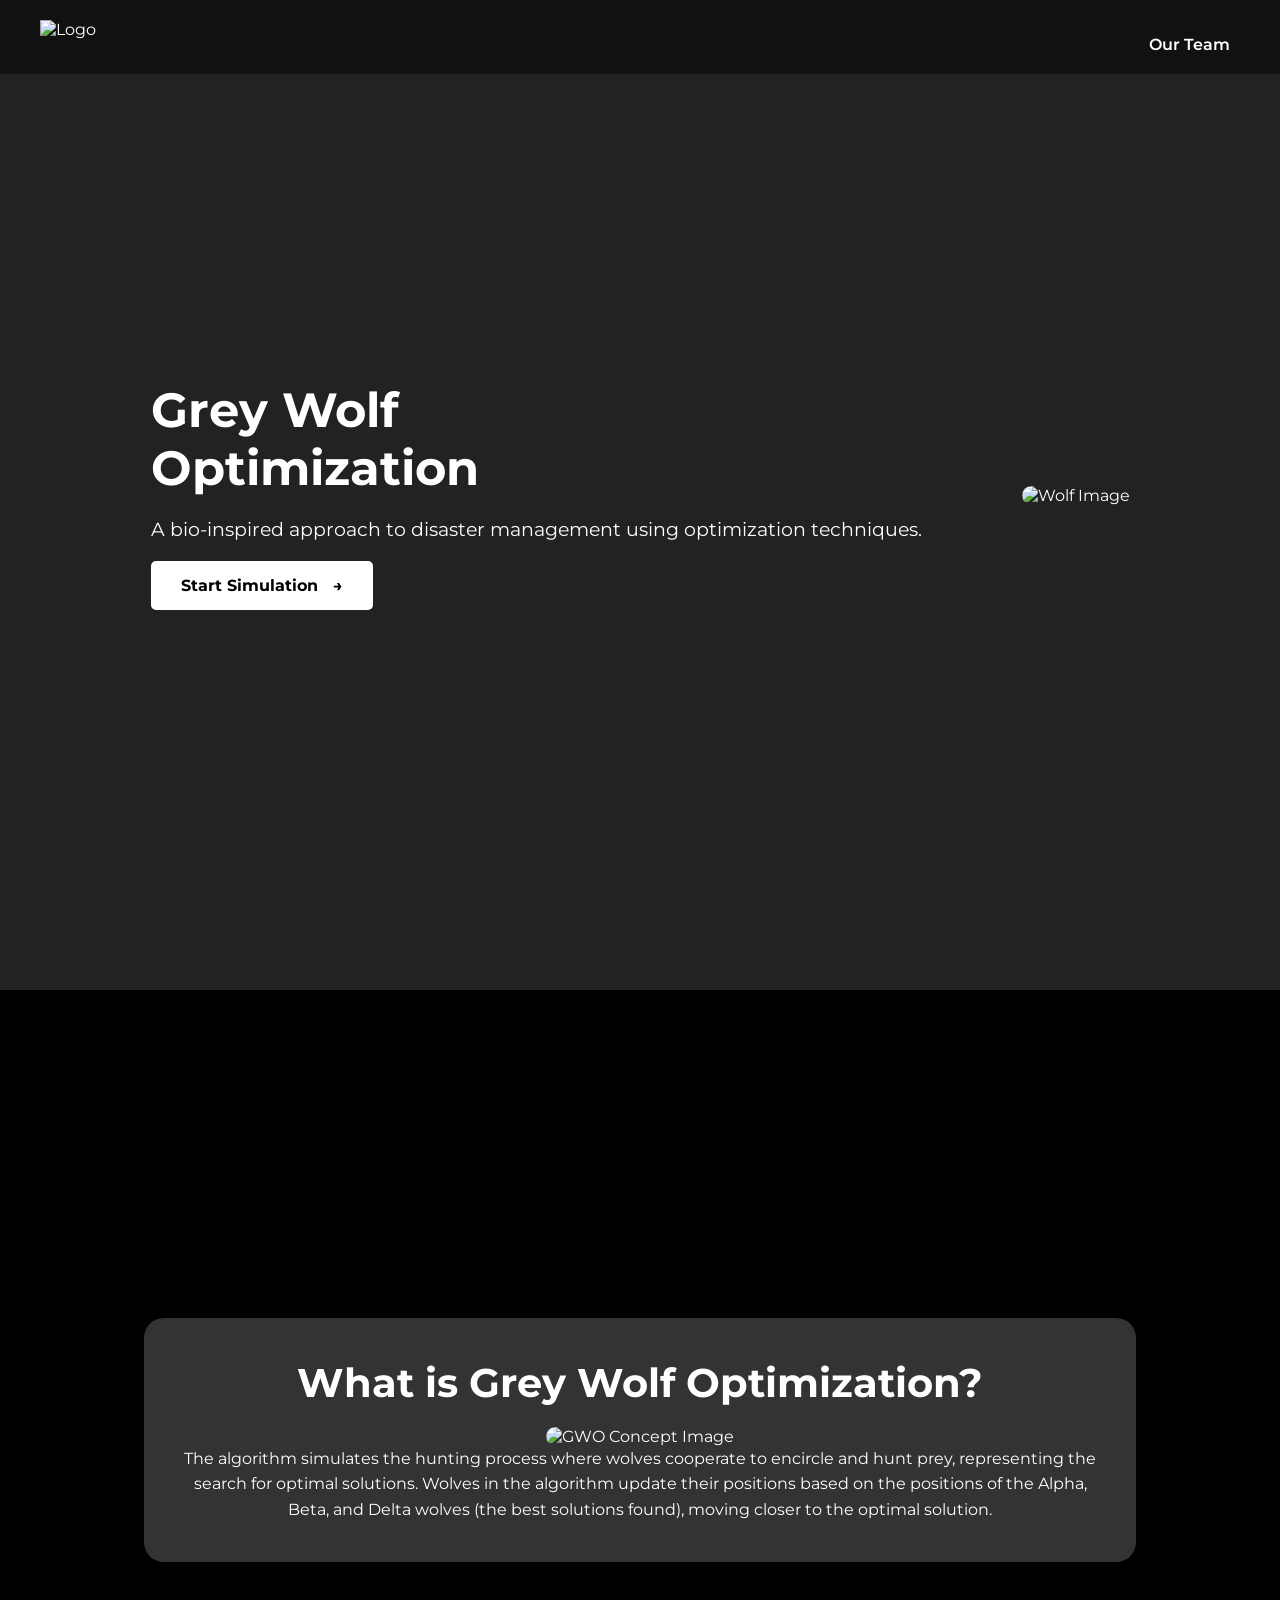
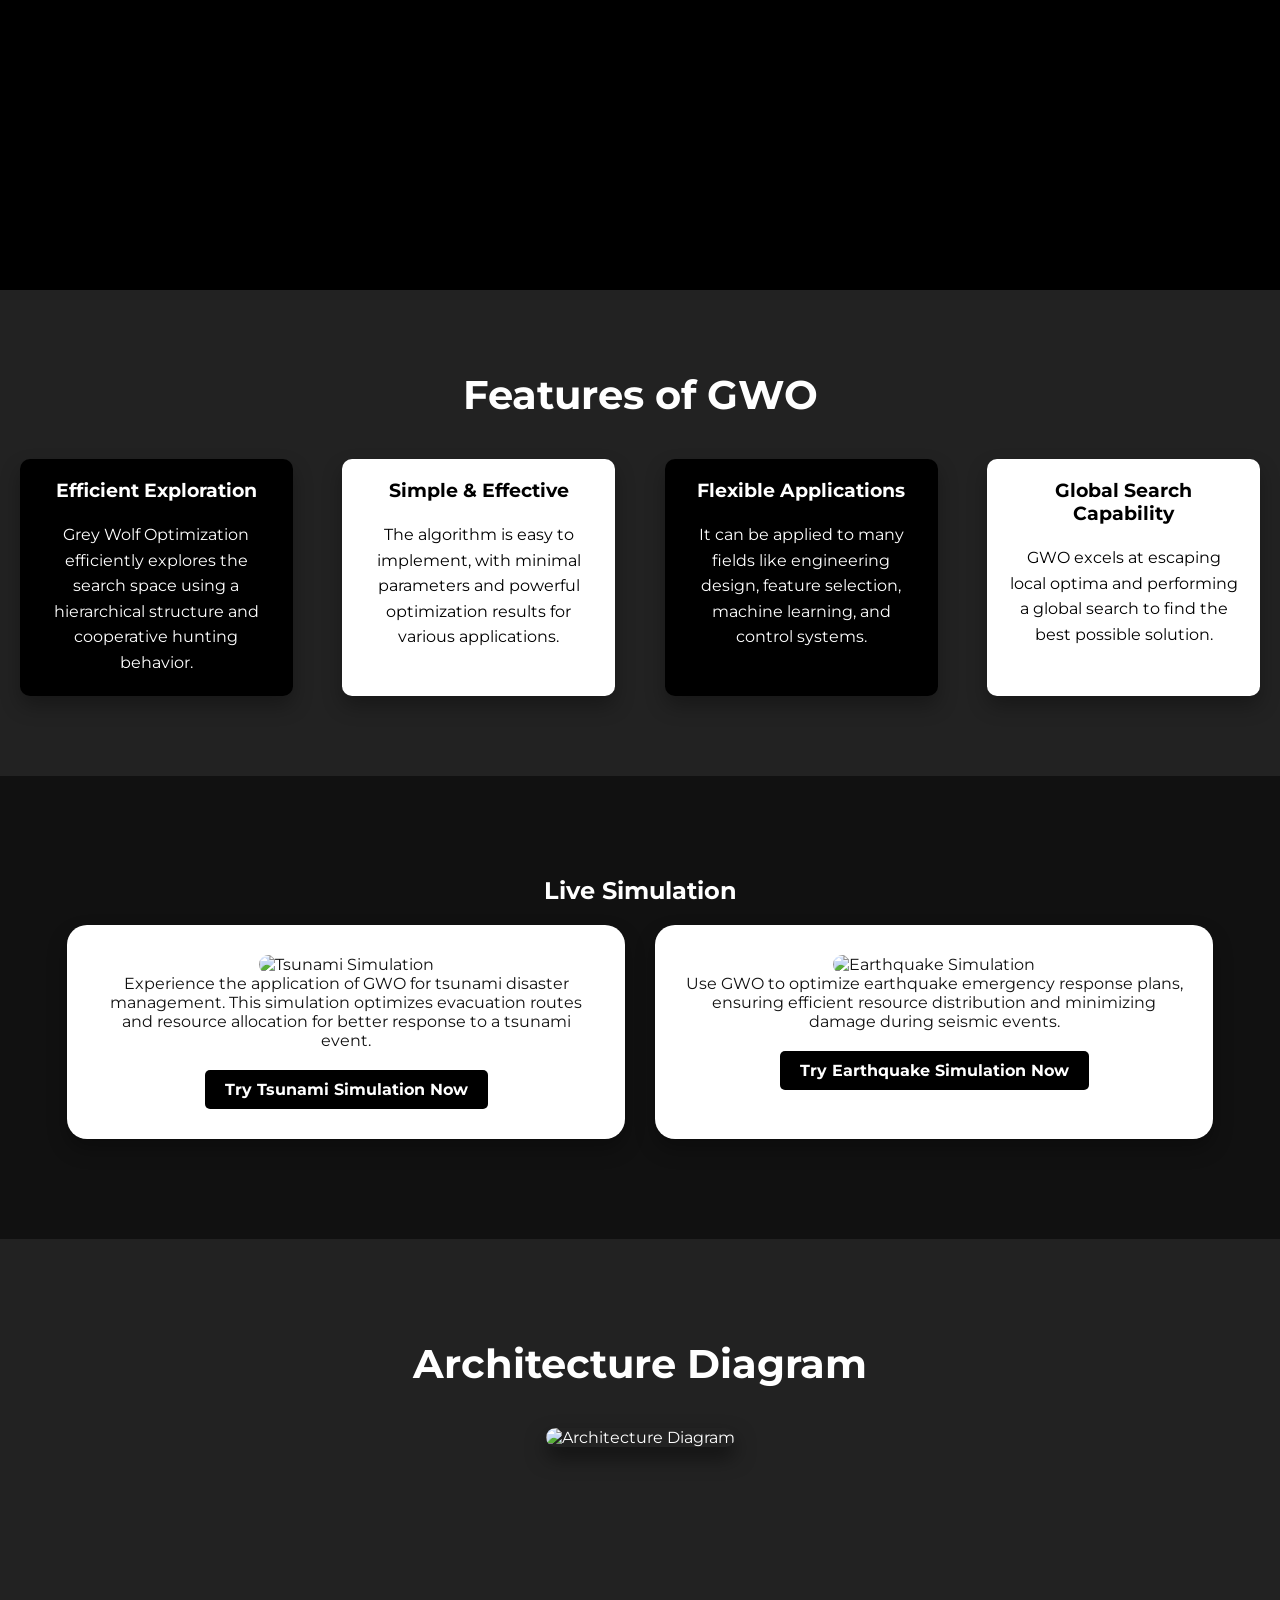
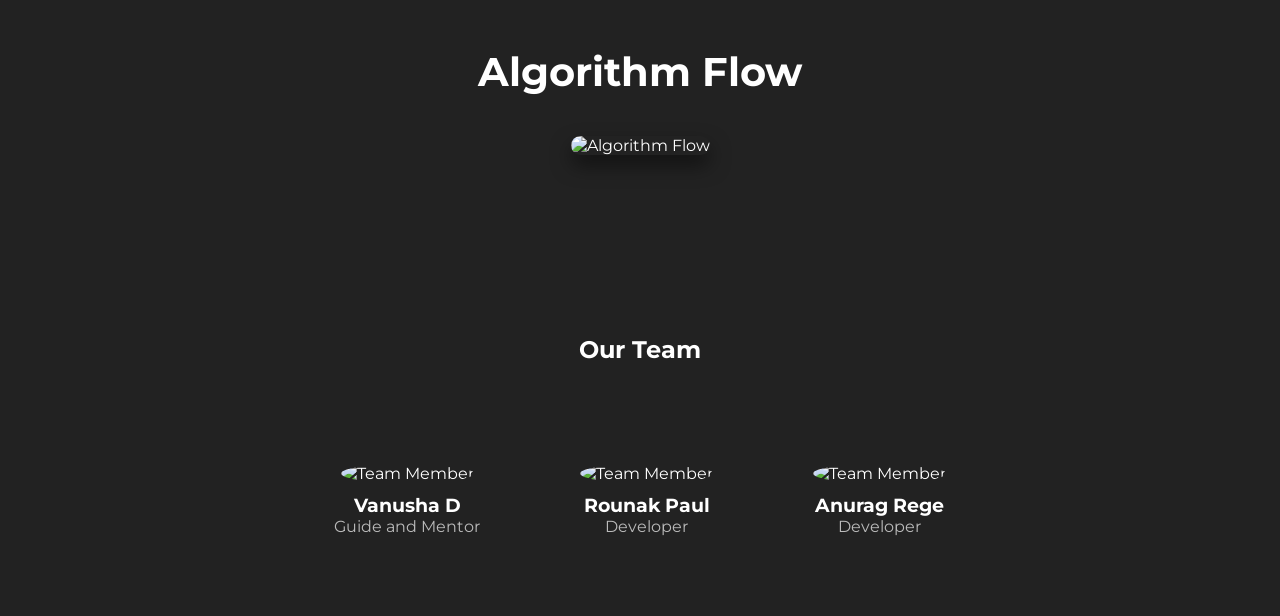
==== index.html @ fc012d9e "add main site files" ====
<!DOCTYPE html>
<html lang="en">

<head>
  <meta charset="UTF-8">
  <meta name="viewport" content="width=device-width, initial-scale=1.0">
  <title>Grey Wolf Optimization Algorithm</title>
  <link href="https://fonts.googleapis.com/css2?family=Montserrat:wght@400;600&display=swap" rel="stylesheet">
  <link rel="stylesheet" href="styles.css">
  <style>
    html {
      scroll-behavior: smooth;
    }
  </style>
</head>

<body>
  <!-- Navbar -->
  <nav>
    <div class="logo">
      <img src="logo.png" alt="Logo">
    </div>
    <div style="margin-top: 15px;" class="navbar-links">
      <a href="#team">Our Team</a>
    </div>
  </nav>

  <!-- Hero Section -->
  <section class="hero">
    <div class="hero-text">
      <h1>Grey Wolf<br> Optimization</h1>
      <p>A bio-inspired approach to disaster management using optimization techniques.</p>
      <a href="#simulation" class="cta-button">Start Simulation <span>&#8594;</span></a>
    </div>
    <div class="hero-image">
      <img src="wolfpack.png" alt="Wolf Image">
    </div>
  </section>

  <!-- GWO Info Section -->
  <section class="info" id="about-us">
    <div class="info-box">
      <h2>What is Grey Wolf Optimization?</h2>
      <div class="info-image">
        <img src="hierarchy.png" alt="GWO Concept Image">
      </div>
      <p>The algorithm
        simulates the hunting process where wolves cooperate to encircle and hunt prey, representing the search for
        optimal solutions. Wolves in the algorithm update their positions based on the positions of the Alpha, Beta, and
        Delta wolves (the best solutions found), moving closer to the optimal solution.</p>
    </div>
  </section>

  <!-- Features Section -->
  <section class="features">
    <h2>Features of GWO</h2>
    <div class="features-container">
      <div class="feature-card black">
        <h3>Efficient Exploration</h3>
        <p>Grey Wolf Optimization efficiently explores the search space using a hierarchical structure and cooperative
          hunting behavior.</p>
      </div>
      <div class="feature-card white">
        <h3>Simple & Effective</h3>
        <p>The algorithm is easy to implement, with minimal parameters and powerful optimization results for various
          applications.</p>
      </div>
      <div class="feature-card black">
        <h3>Flexible Applications</h3>
        <p>It can be applied to many fields like engineering design, feature selection, machine learning, and control
          systems.</p>
      </div>
      <div class="feature-card white">
        <h3>Global Search Capability</h3>
        <p>GWO excels at escaping local optima and performing a global search to find the best possible solution.</p>
      </div>
    </div>
  </section>

  <!-- Live Simulation Section -->
  <section class="simulation" id="simulation">
    <h2 style="padding-bottom: 20px;">Live Simulation</h2>
    <div class="simulation-cards">
      <div class="simulation-card">
        <img src="tsunami1.png" alt="Tsunami Simulation">
        <p>Experience the application of GWO for tsunami disaster management. This simulation optimizes evacuation
          routes and resource allocation for better response to a tsunami event.</p>
        <a href="tsunami.html" target="_blank" class="simulation-cta">Try Tsunami Simulation Now</a>
      </div>
      <div class="simulation-card">
        <img src="earthquake1.png" alt="Earthquake Simulation">
        <p>Use GWO to optimize earthquake emergency response plans, ensuring efficient resource distribution and
          minimizing damage during seismic events.</p>
        <a href="earthquake.html" target="_blank" class="simulation-cta">Try Earthquake Simulation Now</a>
      </div>
    </div>
  </section>

  <!-- Architecture Diagram Section -->
  <section class="diagram" id="architecture-diagram">
    <h2>Architecture Diagram</h2>
    <div class="image-container">
      <img src="arch.png" alt="Architecture Diagram">
    </div>
  </section>

  <!-- Algorithm Flow Section -->
  <section class="algorithm-flow" id="algorithm-flow">
    <h2>Algorithm Flow</h2>
    <div class="image-container">
      <img src="tech.png" alt="Algorithm Flow">
    </div>
  </section>

  <!-- Our Team Section -->
  <section class="team" id="team">
    <h2 style="padding-bottom:100px;">Our Team</h2>
    <div class="team-members">
      <div class="team-member">
        <img src="vanusha.jpeg" alt="Team Member">
        <h3>Vanusha D</h3>
        <p>Guide and Mentor</p>
      </div>
      <div class="team-member">
        <img src="rounak.jpeg" alt="Team Member">
        <h3>Rounak Paul</h3>
        <p>Developer</p>
      </div>
      <div class="team-member">
        <img src="anurag.jpeg" alt="Team Member">
        <h3>Anurag Rege</h3>
        <p>Developer</p>
      </div>
    </div>
  </section>

</body>

</html>
---- styles.css ----
* {
  margin: 0;
  padding: 0;
  box-sizing: border-box;
}

body {
  font-family: "Montserrat", sans-serif;
  background-color: black;
  color: white;
  overflow-x: hidden;
}

html {
  scroll-behavior: smooth;
}

nav {
  position: fixed;
  width: 100%;
  top: 0;
  left: 0;
  display: flex;
  justify-content: space-between;
  padding: 20px 40px;
  background-color: #111;
  z-index: 10;
}

nav .logo img {
  height: 50px;
}

.navbar-links a {
  color: white;
  text-decoration: none;
  padding: 10px;
  font-weight: 600;
}

.navbar-links a:hover {
  color: #ff9900;
}

/* Hero Section */
.hero {
  display: flex;
  justify-content: center;
  align-items: center;
  padding: 100px 20px;
  background-color: #222;
  gap: 100px;
  height: 110vh;
}

.hero-text h1 {
  font-size: 3rem;
  text-align: left;
}

.hero-text p {
  font-size: 1.2rem;
  margin: 20px 0;
  text-align: left;
}

.cta-button {
  display: inline-block;
  padding: 15px 30px;
  background-color: white;
  color: black;
  text-decoration: none;
  font-weight: bold;
  border-radius: 5px;
  transition: all 0.3s ease;
}

.cta-button span {
  margin-left: 10px;
}

.cta-button:hover {
  background-color: black;
  color: white;
  transform: translateX(10px);
}

.hero-image img {
  height: 350px;
  object-fit: cover;
  border-radius: 10px;
}

/* Info Section */
.info {
  display: flex;
  justify-content: center;
  align-items: center;
  padding: 80px 20px;
  height: 100vh;
}

.info-box {
  background-color: #333;
  padding: 40px;
  border-radius: 20px;
  width: 80%;
  text-align: center;
  box-shadow: 0 10px 20px rgba(0, 0, 0, 0.5);
}

.info-box h2 {
  font-size: 2.5rem;
}

.info-box p {
  font-size: 1rem;
  line-height: 1.6;
}

.info-image {
  margin-top: 20px;
  text-align: center;
}

.info-image img {
  max-width: 100%;
  height: auto;
  border-radius: 10px;
}

/* Features Section */
.features {
  background-color: #222;
  padding: 80px 20px;
  text-align: center;
}

.features h2 {
  font-size: 2.5rem;
  margin-bottom: 40px;
}

.features-container {
  display: flex;
  justify-content: space-between;
  gap: 30px;
  flex-wrap: wrap;
}

.feature-card {
  width: 22%;
  padding: 20px;
  border-radius: 10px;
  text-align: center;
  box-shadow: 0 10px 20px rgba(0, 0, 0, 0.3);
}

.feature-card h3 {
  margin-bottom: 20px;
}

.feature-card p {
  font-size: 1rem;
  line-height: 1.6;
}

.black {
  background-color: black;
  color: white;
}

.white {
  background-color: white;
  color: black;
}

/* Simulation Section */
.simulation {
  background-color: #111;
  padding: 100px 20px;
  text-align: center;
}

.simulation-cards {
  display: flex;
  justify-content: center;
  gap: 30px;
  flex-wrap: wrap;
}

.simulation-card {
  width: 45%;
  background-color: white;
  padding: 30px;
  border-radius: 20px;
  text-align: center;
  color: #111;
  box-shadow: 0 10px 20px rgba(0, 0, 0, 0.3);
}

.simulation-cta {
  display: inline-block;
  margin-top: 20px;
  padding: 10px 20px;
  background-color: black;
  color: white;
  text-decoration: none;
  font-weight: bold;
  border-radius: 5px;
  transition: all 0.3s ease;
}

.simulation-cta:hover {
  background-color: white;
  color: black;
}

.simulation-card img {
  width: 100%; /* Ensure image fills the card without overflowing */
  height: auto; /* Maintain aspect ratio */
  border-radius: 10px;
}

/* Architecture & Algorithm Flow */
.diagram,
.algorithm-flow {
  background-color: #222;
  padding: 100px 20px;
  text-align: center;
}

.diagram h2,
.algorithm-flow h2 {
  font-size: 2.5rem;
  margin-bottom: 40px;
  color: white;
}

.image-container {
  max-width: 80%;
  margin: 0 auto;
}

.image-container img {
  width: 100%;
  height: auto;
  border-radius: 10px;
  box-shadow: 0 10px 20px rgba(0, 0, 0, 0.5);
}

/* Team Section */
.team {
  background-color: #222;
  padding: 80px 20px;
  text-align: center;
}

.team-members {
  display: flex;
  justify-content: center;
  gap: 100px;
}

.team-member {
  text-align: center;
}

.team-member img {
  width: 200px;
  height: 200px;
  border-radius: 50%;
  object-fit: cover;
  margin-bottom: 10px;
}

.team-member h3 {
  font-size: 1.2rem;
}

.team-member p {
  font-size: 1rem;
  color: #bbb;
}
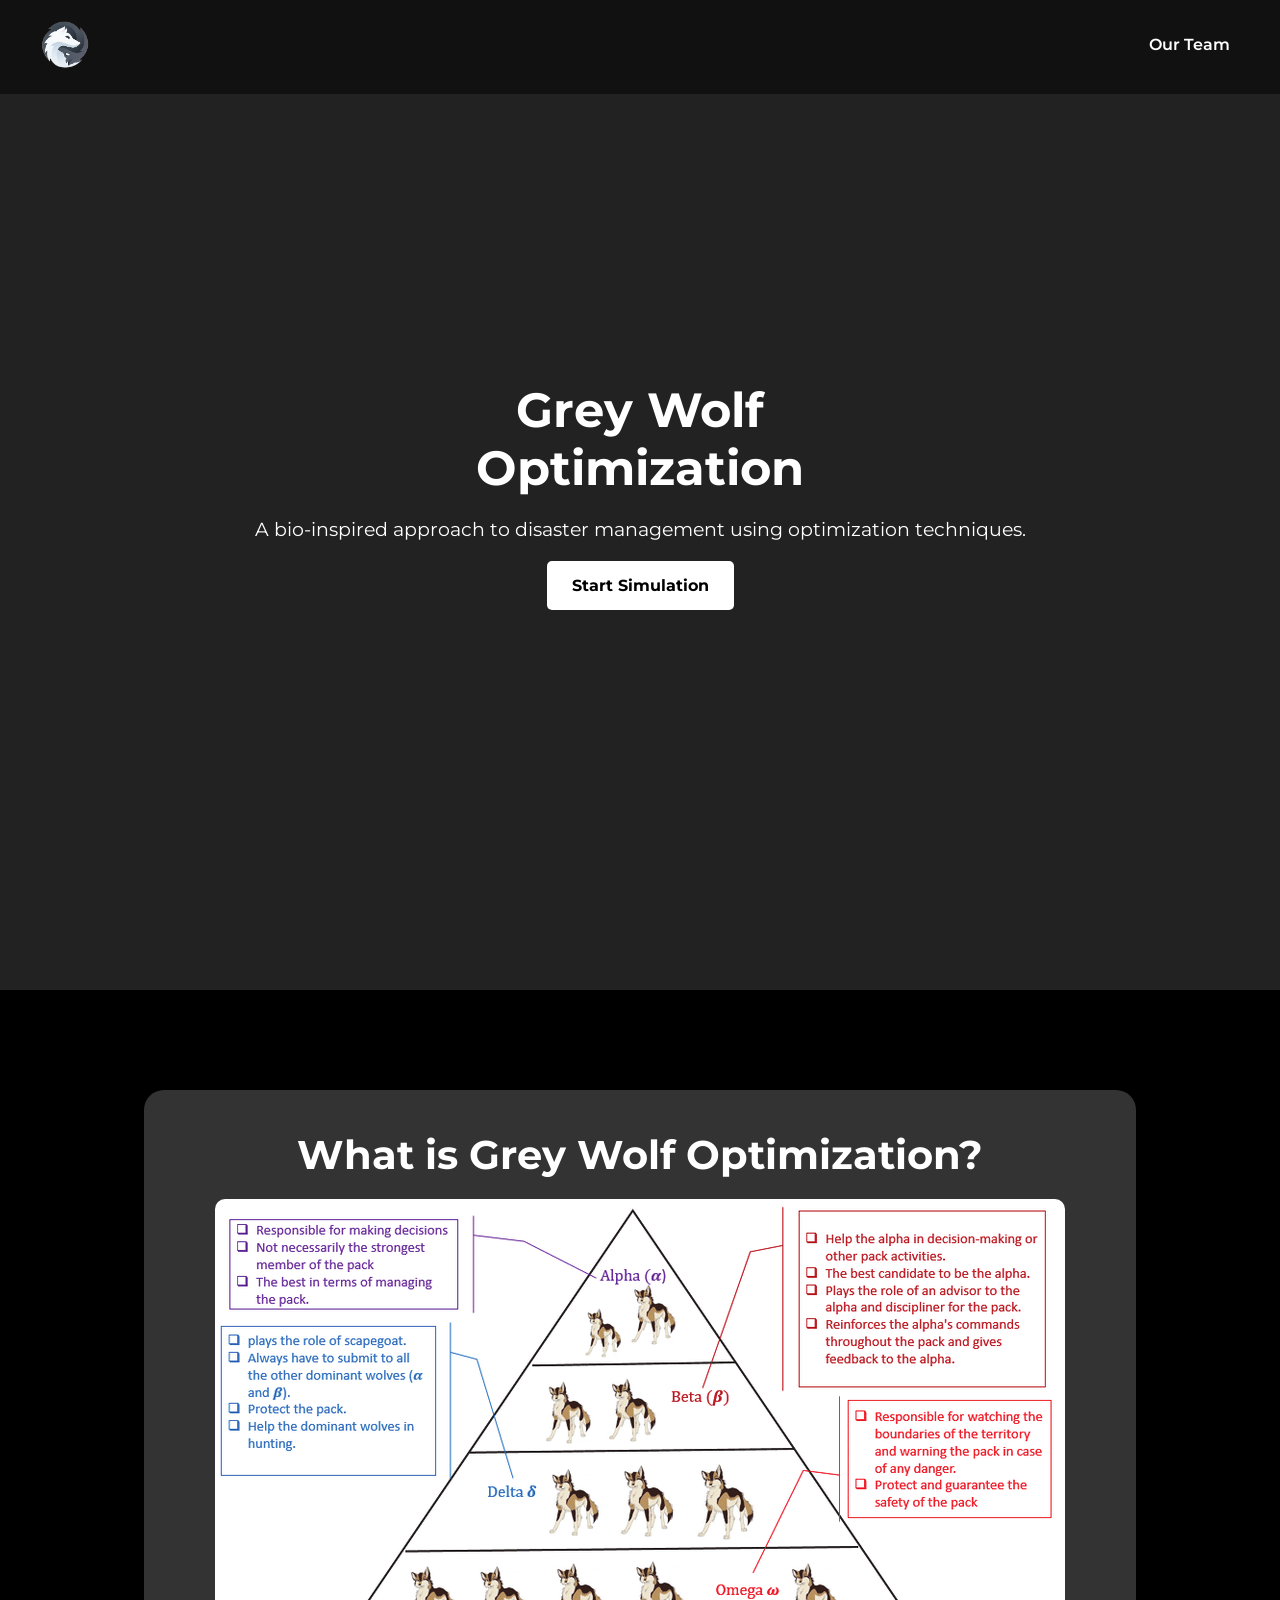
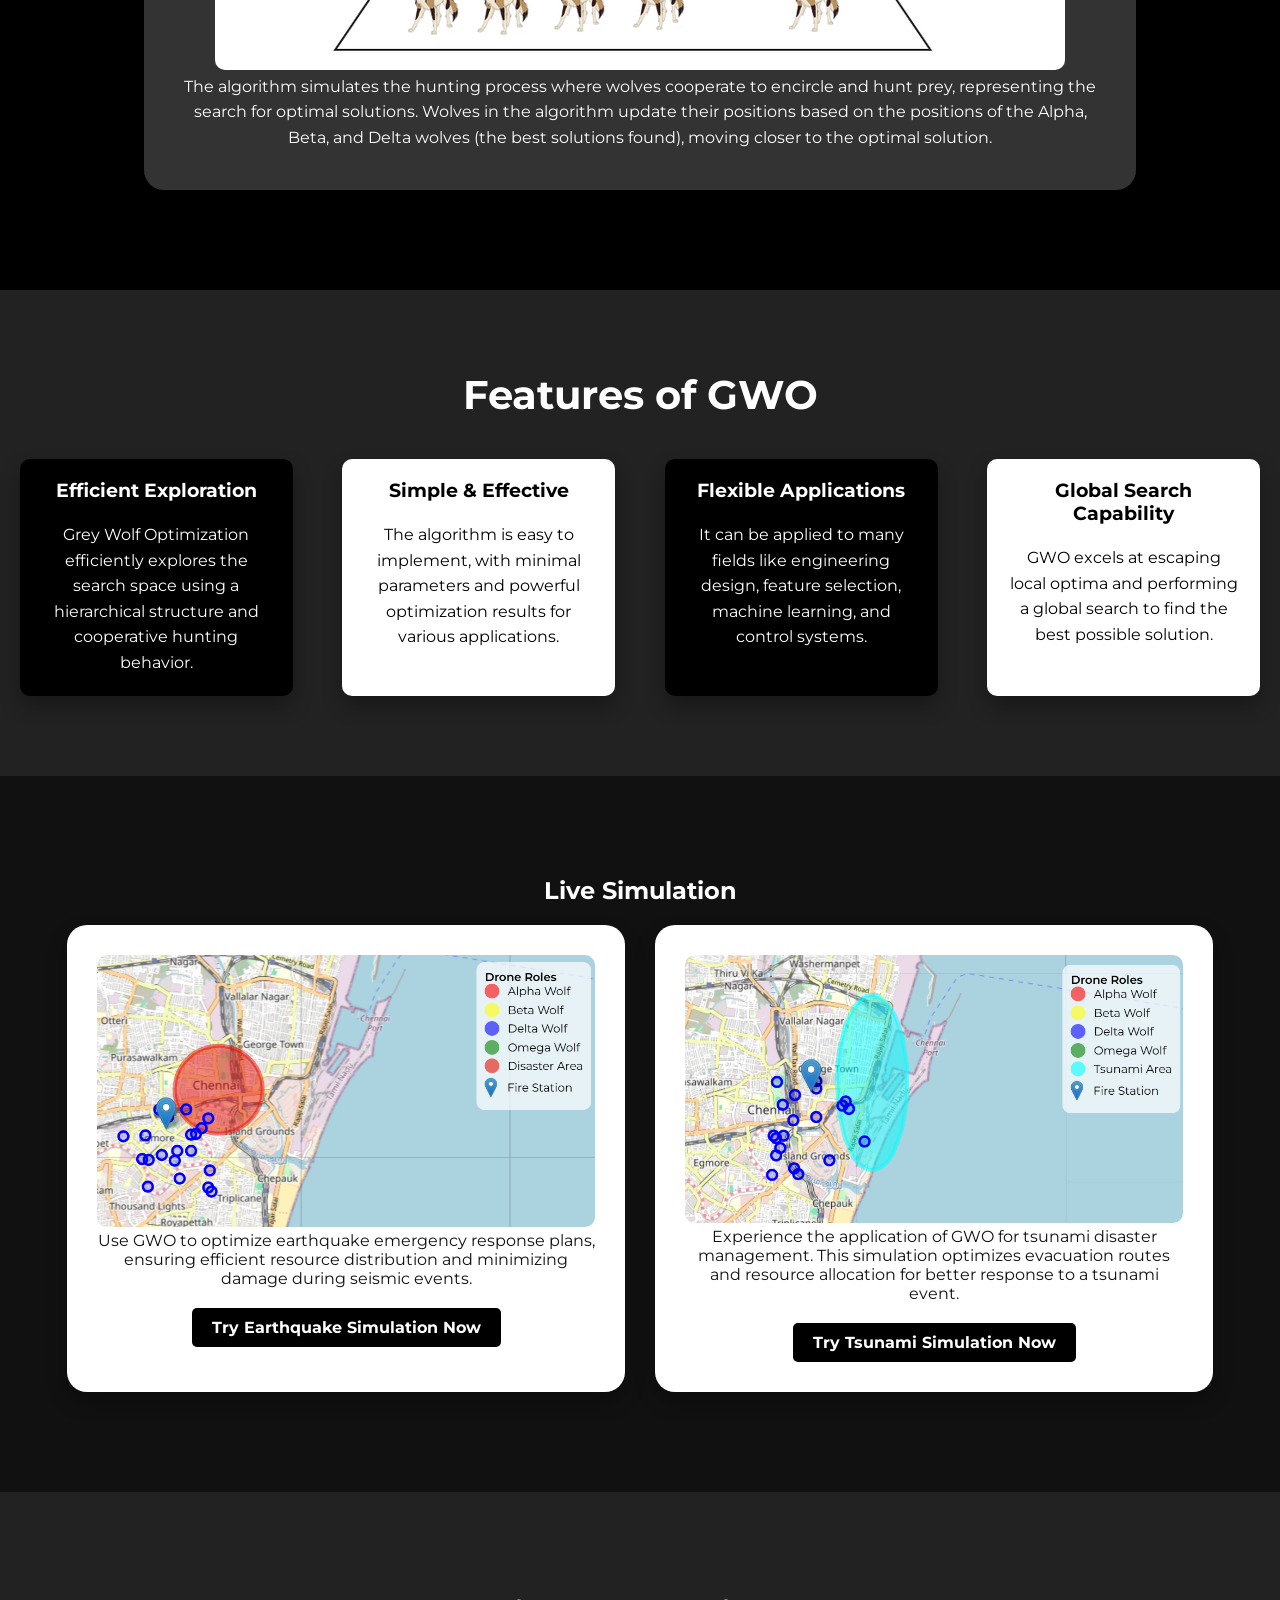
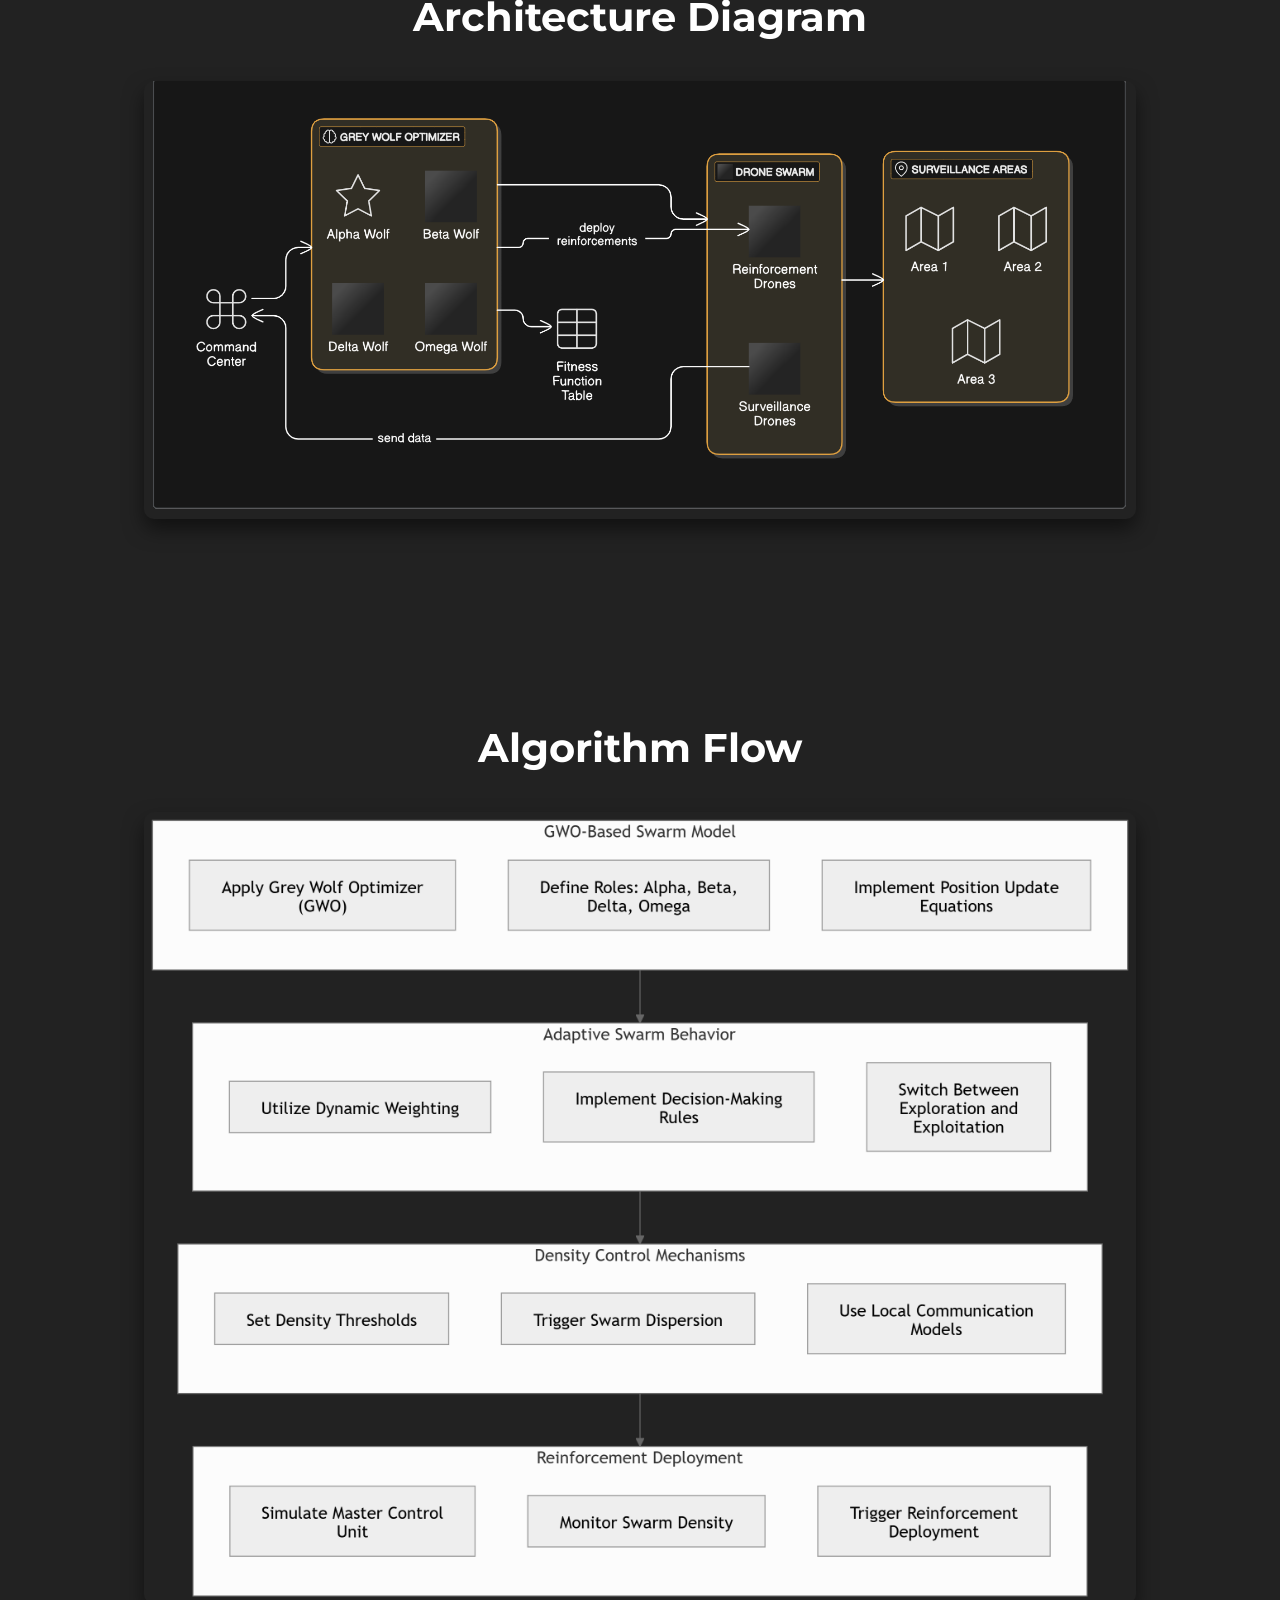
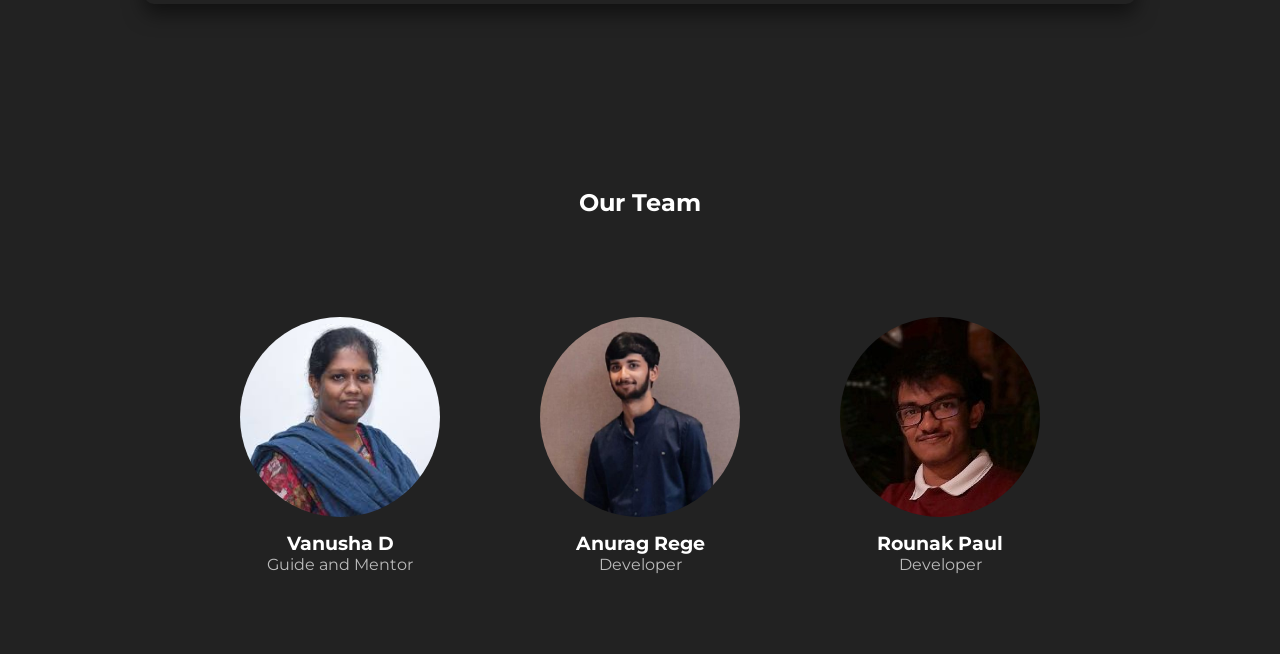
==== commit 3af14507: "implement better ui" ====
--- a/index.html
+++ b/index.html
@@ -27,14 +27,14 @@
 
   <!-- Hero Section -->
   <section class="hero">
-    <div class="hero-text">
-      <h1>Grey Wolf<br> Optimization</h1>
-      <p>A bio-inspired approach to disaster management using optimization techniques.</p>
-      <a href="#simulation" class="cta-button">Start Simulation <span>&#8594;</span></a>
+    <div style="text-align: center;" class="hero-text">
+      <h1 style="text-align: center;">Grey Wolf<br> Optimization</h1>
+      <p style="text-align: center;">A bio-inspired approach to disaster management using optimization techniques.</p>
+      <a href="#simulation" class="cta-button">Start Simulation</a>
     </div>
-    <div class="hero-image">
+    <!-- <div class="hero-image">
       <img src="wolfpack.png" alt="Wolf Image">
-    </div>
+    </div> -->
   </section>
 
   <!-- GWO Info Section -->
@@ -82,16 +82,16 @@
     <h2 style="padding-bottom: 20px;">Live Simulation</h2>
     <div class="simulation-cards">
       <div class="simulation-card">
+        <img src="earthquake1.png" alt="Earthquake Simulation">
+        <p>Use GWO to optimize earthquake emergency response plans, ensuring efficient resource distribution and
+          minimizing damage during seismic events.</p>
+        <a href="earthquake.html" target="_blank" class="simulation-cta">Try Earthquake Simulation Now</a>
+      </div>
+      <div class="simulation-card">
         <img src="tsunami1.png" alt="Tsunami Simulation">
         <p>Experience the application of GWO for tsunami disaster management. This simulation optimizes evacuation
           routes and resource allocation for better response to a tsunami event.</p>
         <a href="tsunami.html" target="_blank" class="simulation-cta">Try Tsunami Simulation Now</a>
-      </div>
-      <div class="simulation-card">
-        <img src="earthquake1.png" alt="Earthquake Simulation">
-        <p>Use GWO to optimize earthquake emergency response plans, ensuring efficient resource distribution and
-          minimizing damage during seismic events.</p>
-        <a href="earthquake.html" target="_blank" class="simulation-cta">Try Earthquake Simulation Now</a>
       </div>
     </div>
   </section>
@@ -122,13 +122,13 @@
         <p>Guide and Mentor</p>
       </div>
       <div class="team-member">
-        <img src="rounak.jpeg" alt="Team Member">
-        <h3>Rounak Paul</h3>
+        <img src="anurag.jpeg" alt="Team Member">
+        <h3>Anurag Rege</h3>
         <p>Developer</p>
       </div>
       <div class="team-member">
-        <img src="anurag.jpeg" alt="Team Member">
-        <h3>Anurag Rege</h3>
+        <img src="rounak.jpeg" alt="Team Member">
+        <h3>Rounak Paul</h3>
         <p>Developer</p>
       </div>
     </div>
--- a/styles.css
+++ b/styles.css
@@ -66,7 +66,7 @@
 
 .cta-button {
   display: inline-block;
-  padding: 15px 30px;
+  padding: 15px 25px;
   background-color: white;
   color: black;
   text-decoration: none;
